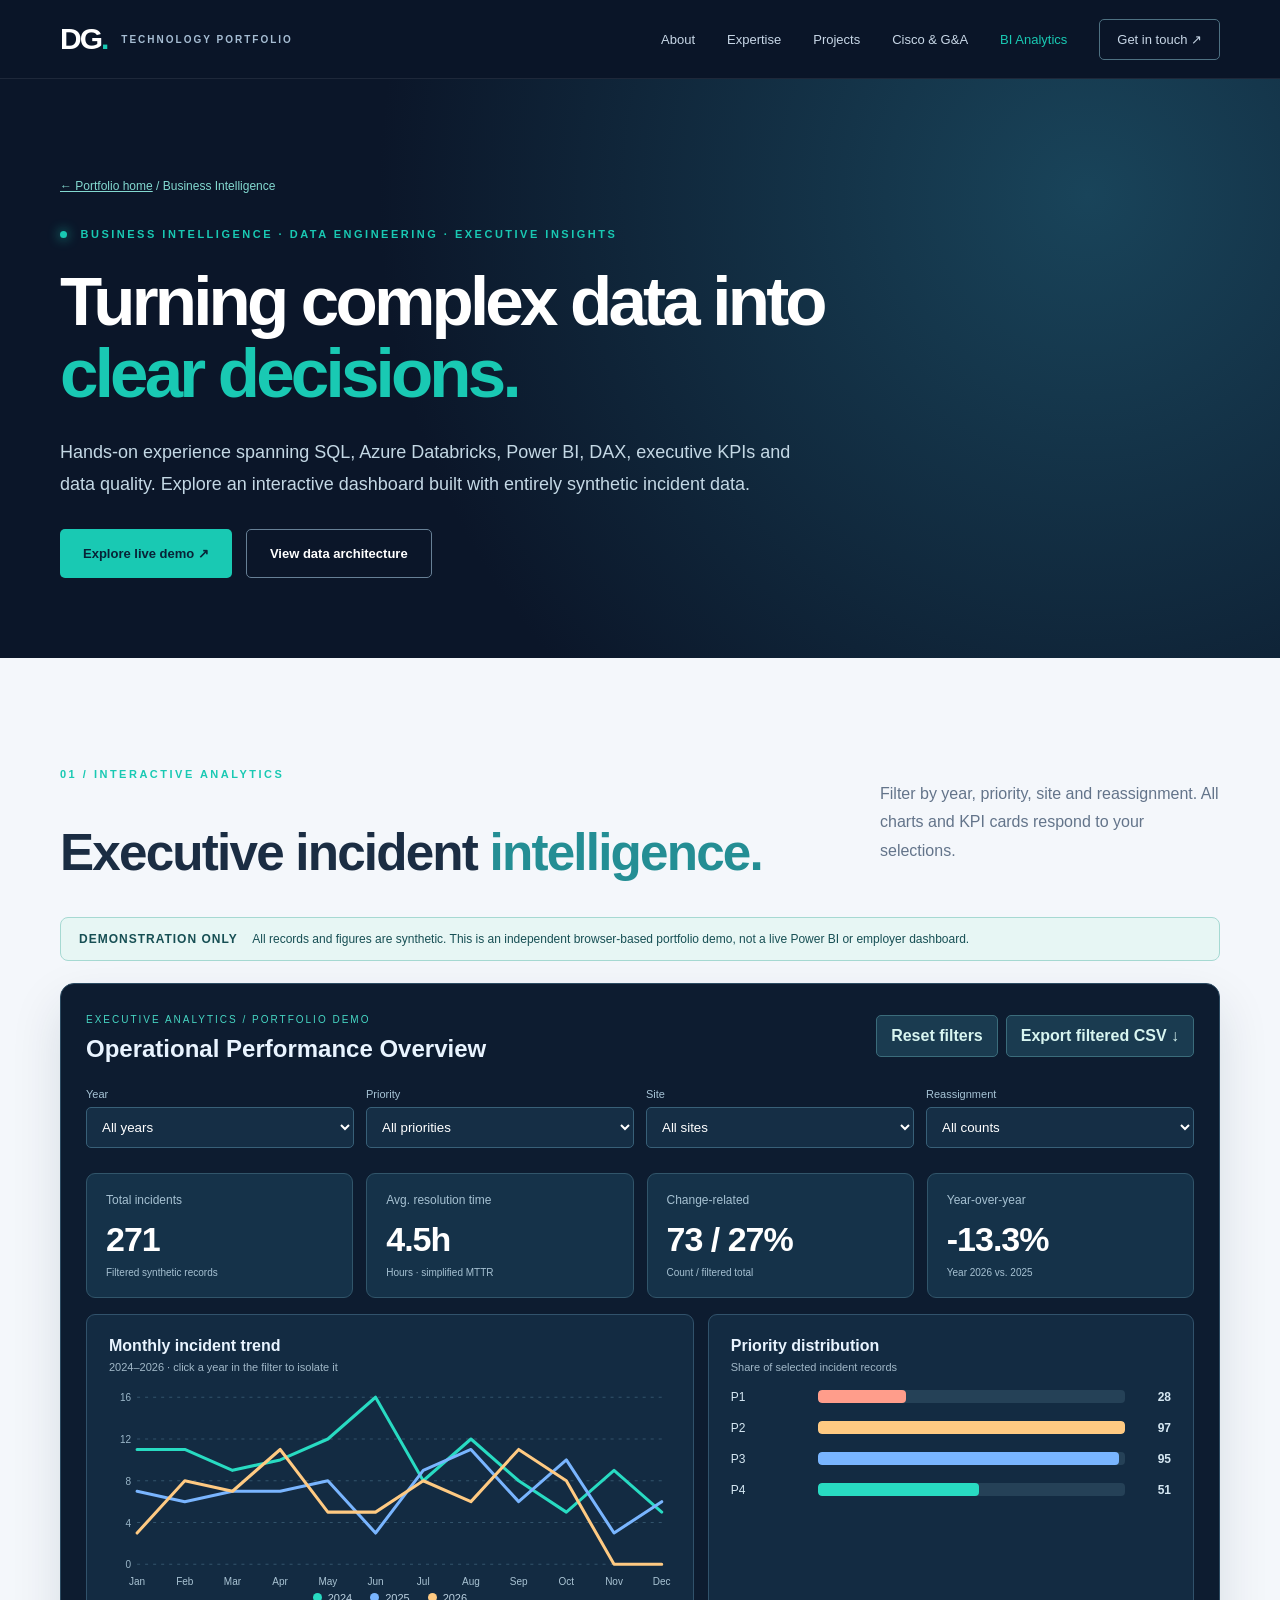
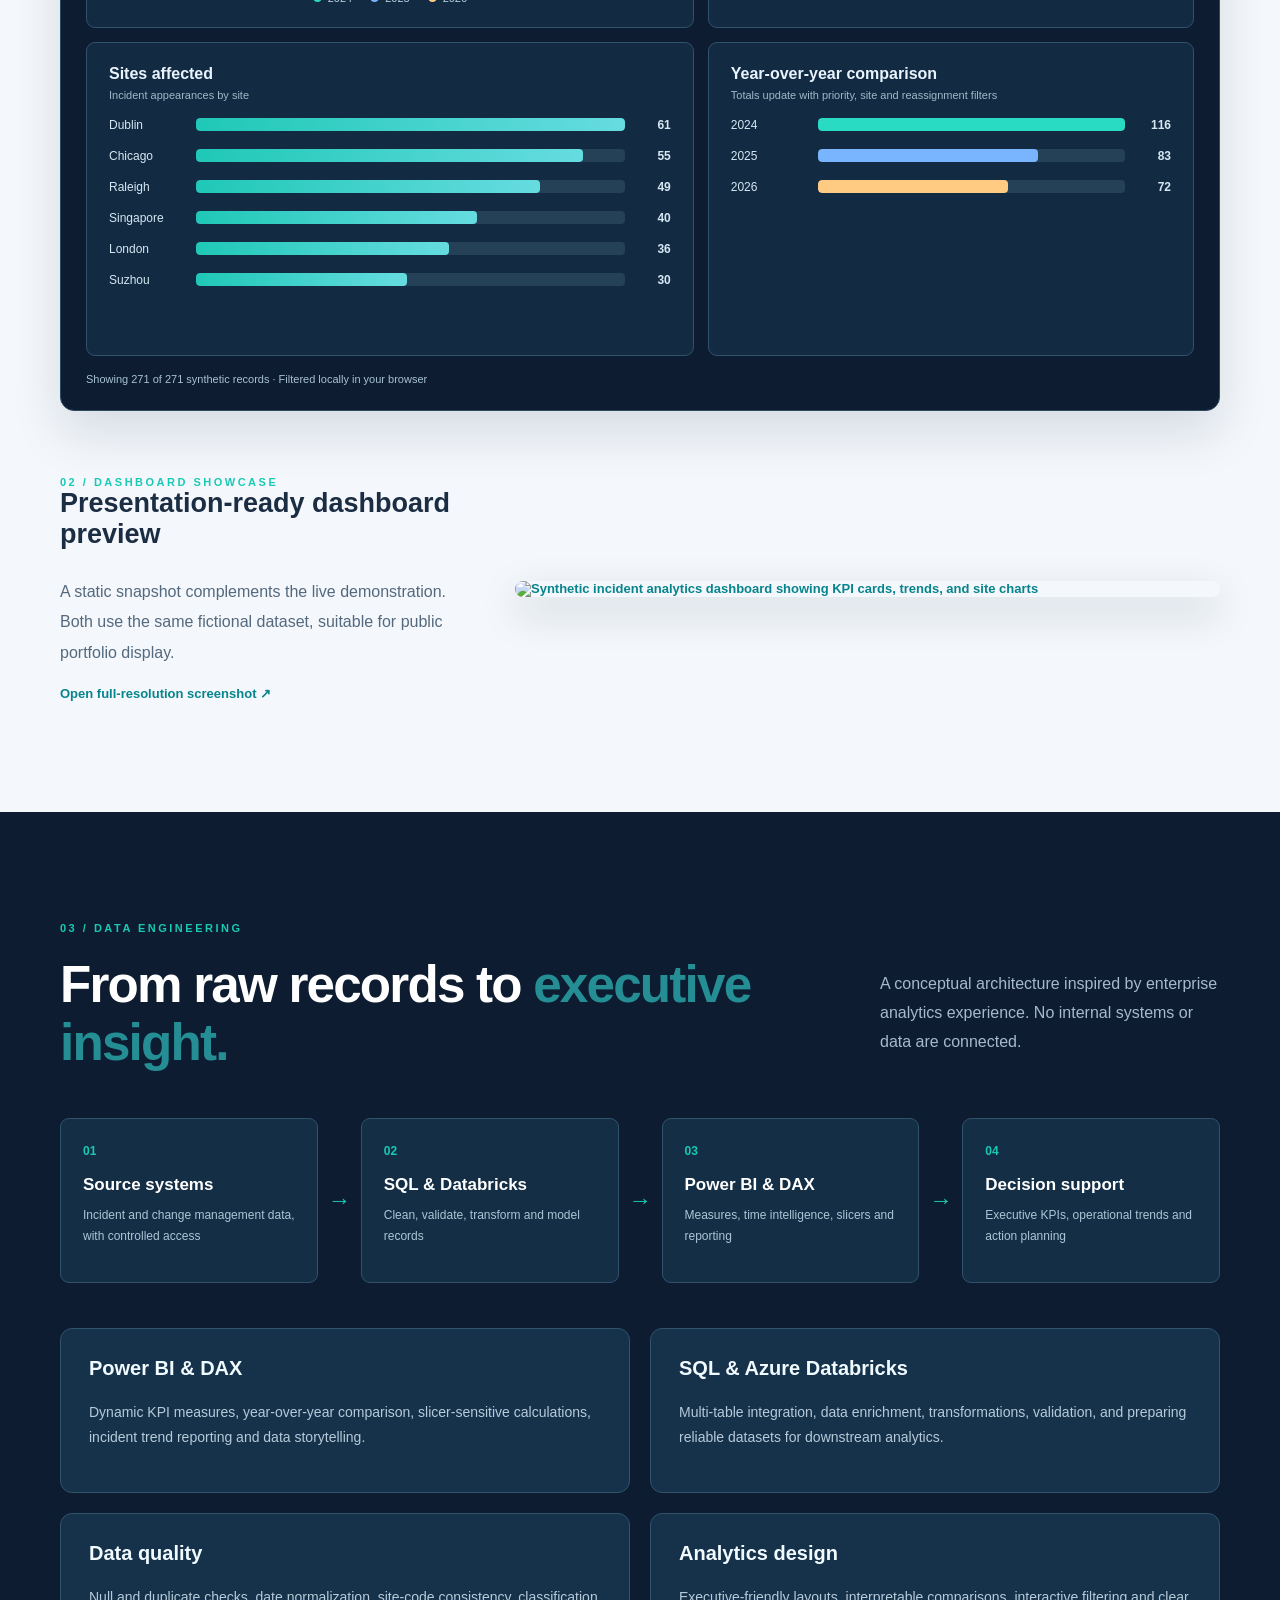
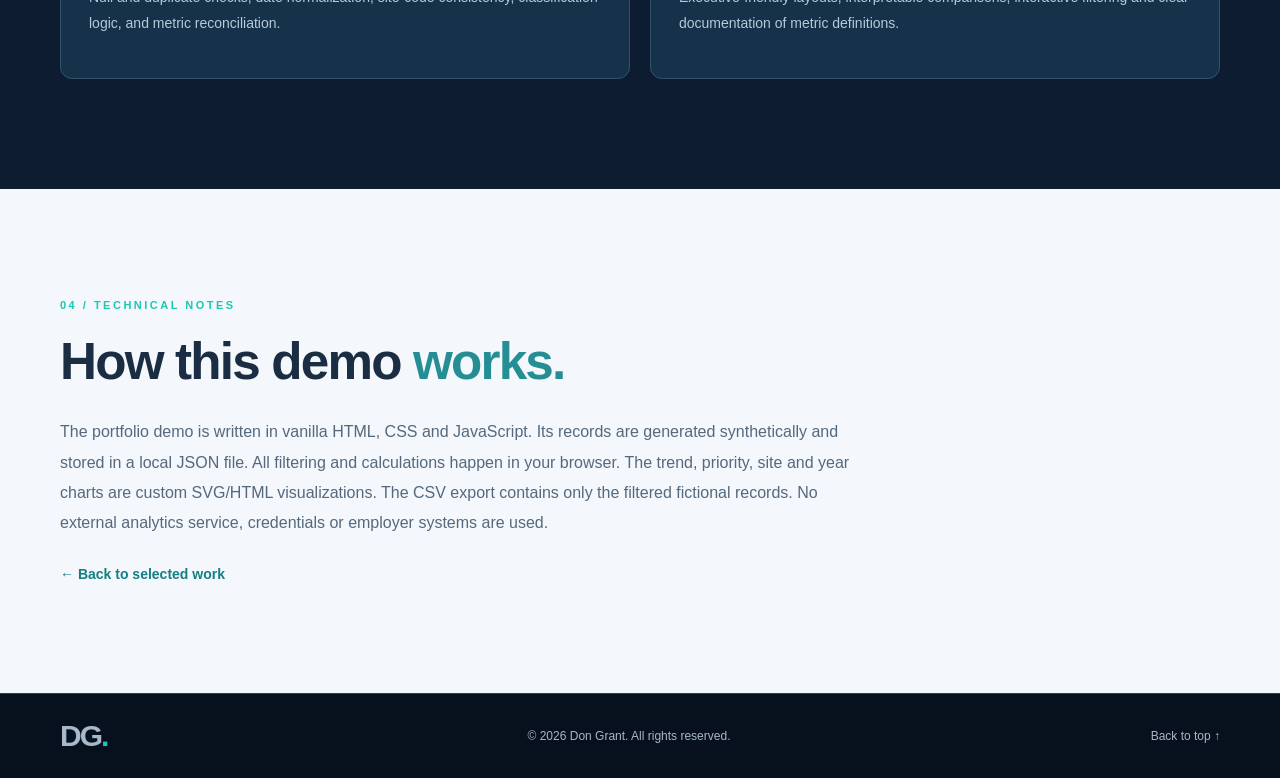
==== business-intelligence.html @ cc0af277 "Add files via upload" ====
<!doctype html><html lang="en"><head><meta charset="utf-8"><meta name="viewport" content="width=device-width,initial-scale=1"><meta name="description" content="Don Grant's business intelligence portfolio — interactive Power BI-inspired analytics using synthetic incident data."><title>Business Intelligence & Analytics | Don Grant</title><link rel="stylesheet" href="styles.css"></head><body><a class="skip" href="#main">Skip to content</a><header class="header"><div class="wrap nav"><a class="brand" href="index.html#home"><span class="brandmark">DG<span>.</span></span><span class="brandcaption">TECHNOLOGY PORTFOLIO</span></a><button class="menu" aria-label="Toggle navigation" aria-expanded="false">☰</button><nav id="nav"><a href="index.html#about">About</a><a href="index.html#expertise">Expertise</a><a href="index.html#projects">Projects</a><a href="cisco-networking.html">Cisco & G&A</a><a href="business-intelligence.html" aria-current="page">BI Analytics</a><a class="navcontact" href="index.html#contact">Get in touch ↗</a></nav></div></header><main id="main"><section class="inner-hero"><div class="wrap"><div class="breadcrumb"><a href="index.html">← Portfolio home</a> / Business Intelligence</div><div class="eyebrow"><span class="live"></span> BUSINESS INTELLIGENCE · DATA ENGINEERING · EXECUTIVE INSIGHTS</div><h1>Turning complex data into <em>clear decisions.</em></h1><p>Hands-on experience spanning SQL, Azure Databricks, Power BI, DAX, executive KPIs and data quality. Explore an interactive dashboard built with entirely synthetic incident data.</p><div class="inner-actions"><a class="btn primary" href="#dashboard">Explore live demo ↗</a><a class="btn outline" href="#architecture">View data architecture</a></div></div></section><section class="section light" id="dashboard"><div class="wrap"><div class="section-tag">01 / INTERACTIVE ANALYTICS</div><div class="section-head"><h2>Executive incident <span>intelligence.</span></h2><p>Filter by year, priority, site and reassignment. All charts and KPI cards respond to your selections.</p></div><div class="demo-banner"><strong>DEMONSTRATION ONLY</strong> All records and figures are synthetic. This is an independent browser-based portfolio demo, not a live Power BI or employer dashboard.</div><div class="dash-shell"><div class="dash-top"><div><span class="dash-eyebrow">EXECUTIVE ANALYTICS / PORTFOLIO DEMO</span><h3>Operational Performance Overview</h3></div><div class="dash-actions"><button id="resetFilters" type="button">Reset filters</button><button id="exportCsv" type="button">Export filtered CSV ↓</button></div></div><div class="dash-filters"><label>Year<select id="filterYear"><option value="all">All years</option><option>2024</option><option>2025</option><option>2026</option></select></label><label>Priority<select id="filterPriority"><option value="all">All priorities</option><option>P1</option><option>P2</option><option>P3</option><option>P4</option></select></label><label>Site<select id="filterSite"><option value="all">All sites</option></select></label><label>Reassignment<select id="filterReassignment"><option value="all">All counts</option><option value="0">0</option><option value="1">1</option><option value="2+">2+</option></select></label></div><div class="kpi-grid"><div class="kpi"><span>Total incidents</span><strong id="kpiTotal">—</strong><small>Filtered synthetic records</small></div><div class="kpi"><span>Avg. resolution time</span><strong id="kpiMttr">—</strong><small>Hours · simplified MTTR</small></div><div class="kpi"><span>Change-related</span><strong id="kpiChange">—</strong><small>Count / filtered total</small></div><div class="kpi"><span>Year-over-year</span><strong id="kpiYoy">—</strong><small id="yoyNote">Compare 2026 vs. 2025</small></div></div><div class="dash-panels"><div class="dash-panel"><h4>Monthly incident trend</h4><p>2024–2026 · click a year in the filter to isolate it</p><div id="trendChart" class="chart-slot" role="img" aria-label="Line chart of incidents per month"></div><div class="chart-legend"><span><i class="dot y24"></i>2024</span><span><i class="dot y25"></i>2025</span><span><i class="dot y26"></i>2026</span></div></div><div class="dash-panel"><h4>Priority distribution</h4><p>Share of selected incident records</p><div id="priorityChart" class="bar-slot" role="img" aria-label="Horizontal bar chart of incidents by priority"></div></div><div class="dash-panel"><h4>Sites affected</h4><p>Incident appearances by site</p><div id="siteChart" class="bar-slot" role="img" aria-label="Horizontal bar chart of incidents by site"></div></div><div class="dash-panel"><h4>Year-over-year comparison</h4><p>Totals update with priority, site and reassignment filters</p><div id="yearChart" class="bar-slot" role="img" aria-label="Bar chart of incidents by year"></div></div></div><p id="filterStatus" class="dash-status" aria-live="polite"></p></div><div class="screen-feature"><div><div class="section-tag">02 / DASHBOARD SHOWCASE</div><h3>Presentation-ready dashboard preview</h3><p>A static snapshot complements the live demonstration. Both use the same fictional dataset, suitable for public portfolio display.</p><a href="assets/analytics-dashboard-preview.png" target="_blank" rel="noopener">Open full-resolution screenshot ↗</a></div><a href="assets/analytics-dashboard-preview.png" target="_blank" rel="noopener" aria-label="View full dashboard screenshot"><img src="assets/analytics-dashboard-preview.png" alt="Synthetic incident analytics dashboard showing KPI cards, trends, and site charts" loading="lazy"></a></div></div></section><section class="section dark" id="architecture"><div class="wrap"><div class="section-tag">03 / DATA ENGINEERING</div><div class="section-head"><h2>From raw records to <span>executive insight.</span></h2><p>A conceptual architecture inspired by enterprise analytics experience. No internal systems or data are connected.</p></div><div class="pipeline"><div><b>01</b><h3>Source systems</h3><p>Incident and change management data, with controlled access</p></div><span aria-hidden="true">→</span><div><b>02</b><h3>SQL & Databricks</h3><p>Clean, validate, transform and model records</p></div><span aria-hidden="true">→</span><div><b>03</b><h3>Power BI & DAX</h3><p>Measures, time intelligence, slicers and reporting</p></div><span aria-hidden="true">→</span><div><b>04</b><h3>Decision support</h3><p>Executive KPIs, operational trends and action planning</p></div></div><div class="detail-grid"><article class="detail-card"><h3>Power BI & DAX</h3><p>Dynamic KPI measures, year-over-year comparison, slicer-sensitive calculations, incident trend reporting and data storytelling.</p></article><article class="detail-card"><h3>SQL & Azure Databricks</h3><p>Multi-table integration, data enrichment, transformations, validation, and preparing reliable datasets for downstream analytics.</p></article><article class="detail-card"><h3>Data quality</h3><p>Null and duplicate checks, date normalization, site-code consistency, classification logic, and metric reconciliation.</p></article><article class="detail-card"><h3>Analytics design</h3><p>Executive-friendly layouts, interpretable comparisons, interactive filtering and clear documentation of metric definitions.</p></article></div></div></section><section class="section light"><div class="wrap"><div class="section-tag">04 / TECHNICAL NOTES</div><h2>How this demo <span>works.</span></h2><p class="tech-notes">The portfolio demo is written in vanilla HTML, CSS and JavaScript. Its records are generated synthetically and stored in a local JSON file. All filtering and calculations happen in your browser. The trend, priority, site and year charts are custom SVG/HTML visualizations. The CSV export contains only the filtered fictional records. No external analytics service, credentials or employer systems are used.</p><a class="textlink" href="index.html#projects">← Back to selected work</a></div></section></main><footer><div class="wrap foot"><span class="brandmark">DG<span>.</span></span><span>© <span id="year"></span> Don Grant. All rights reserved.</span><a href="#main">Back to top ↑</a></div></footer><script src="script.js"></script><script src="demo-data.js"></script><script src="analytics.js"></script></body></html>
---- styles.css ----
:root{--navy:#0b1629;--navy2:#10243b;--teal:#19c9b3;--ink:#1b2d43;--muted:#9eb2c8;--white:#f8fbff}*{box-sizing:border-box}html{scroll-behavior:smooth}body{margin:0;font-family:Inter,Segoe UI,Arial,sans-serif;color:var(--ink);background:var(--navy)}a{text-decoration:none;color:inherit}button{font:inherit}.wrap{width:min(1160px,calc(100% - 48px));margin:auto}.skip{position:absolute;top:-60px;left:15px;background:white;padding:12px;z-index:10}.skip:focus{top:10px}.header{position:sticky;top:0;z-index:5;background:#0b1629f5;border-bottom:1px solid #ffffff15;backdrop-filter:blur(12px)}.nav{height:78px;display:flex;align-items:center;justify-content:space-between}.brand{display:flex;align-items:center;gap:14px;color:white}.brandmark{font-size:30px;font-weight:850;letter-spacing:-2px}.brandmark span{color:var(--teal)}.brandcaption{font-size:10px;letter-spacing:2px;color:#a6bdd3;font-weight:700}.nav nav{display:flex;gap:32px;align-items:center;color:#c8d7e7;font-size:13px}.nav nav a:hover,.textlink:hover{color:var(--teal)}.navcontact{border:1px solid #4e7182;padding:12px 17px;border-radius:5px}.menu{display:none;background:none;color:white;border:0;font-size:25px}.hero{position:relative;overflow:hidden;color:white;background:radial-gradient(circle at 80% 30%,#173c58 0%,#0b1629 47%,#08111e 100%)}.glow{position:absolute;width:450px;height:450px;right:-180px;top:100px;border-radius:50%;background:#10a7a224;filter:blur(100px)}.hero-grid{min-height:650px;display:grid;grid-template-columns:1.07fr .93fr;gap:55px;align-items:center;padding-top:65px;padding-bottom:75px}.eyebrow,.section-tag{font-size:11px;letter-spacing:2.5px;color:var(--teal);font-weight:800}.live{display:inline-block;width:7px;height:7px;background:var(--teal);border-radius:50%;margin-right:8px;box-shadow:0 0 12px var(--teal)}h1,h2,h3,p{margin-top:0}h1{font-size:clamp(50px,5.4vw,79px);line-height:1.04;letter-spacing:-3.8px;margin:26px 0}h1 em,.contact h2 em{font-style:normal;color:var(--teal)}.intro{font-size:19px;line-height:1.7;color:#d3e0eb;max-width:590px}.intro strong{color:white}.subintro{font-size:14px;line-height:1.9;color:#9eb3c8;max-width:570px}.actions{display:flex;gap:13px;margin-top:32px;flex-wrap:wrap}.btn{display:inline-flex;gap:20px;align-items:center;justify-content:center;padding:16px 23px;border-radius:5px;font-size:13px;font-weight:750}.primary{background:var(--teal);color:#082337}.primary:hover{background:#55e6d5}.outline{border:1px solid #678096;color:white}.outline:hover{border-color:var(--teal);color:var(--teal)}.hero-facts{display:flex;gap:22px;margin-top:66px;flex-wrap:wrap}.hero-facts div{padding-right:22px;border-right:1px solid #395169}.hero-facts div:last-child{border:0}.hero-facts b{display:block;font-size:17px}.hero-facts span{display:block;color:#8ea8c0;font-size:11px;margin-top:6px}.hero-art{position:relative;background:linear-gradient(145deg,#0f2741,#0b1a2c);border:1px solid #31526a;border-radius:17px;padding:25px 20px;box-shadow:0 30px 80px #0005}.art-label{font-size:10px;letter-spacing:2px;color:#9db7ca}.hero-art svg{width:100%;height:auto}.art-footer{display:flex;justify-content:space-between;gap:5px;color:#7fa6b9;font-size:8px;letter-spacing:1px}.section{padding:110px 0}.light{background:#f4f7fb}.about-grid{display:grid;grid-template-columns:1fr 1fr;gap:100px}.section h2{font-size:clamp(36px,4vw,54px);letter-spacing:-1.8px;line-height:1.14;margin:22px 0 0}.section h2 span{color:#248e94}.about-grid p{color:#516277;line-height:1.9;font-size:16px}.textlink{font-weight:750;color:#117f84;font-size:14px}.dark{background:#0d1c30;color:white}.section-head{display:flex;justify-content:space-between;align-items:end;gap:60px;margin-bottom:35px}.section-head p{max-width:340px;color:#a7bacd;line-height:1.8}.cards{display:grid;grid-template-columns:repeat(3,1fr);gap:18px}.skill{border:1px solid #2a425b;background:#12263e;padding:30px;border-radius:9px;transition:transform .2s,border-color .2s}.skill:hover{transform:translateY(-4px);border-color:#1fcdb6}.skill-icon{font-size:29px;color:var(--teal);margin-bottom:25px}.skill h3{font-size:19px;margin-bottom:12px}.skill p{font-size:13px;line-height:1.8;color:#aabdd0;min-height:90px}.tags{display:flex;flex-wrap:wrap;gap:6px}.tags span{font-size:10px;padding:7px 9px;background:#1b3951;color:#b2e6e1;border-radius:3px}.light .section-head p{color:#63748a}.project-grid{display:grid;grid-template-columns:repeat(3,1fr);gap:22px}.project{background:white;border:1px solid #e2e9f0;border-radius:10px;overflow:hidden;box-shadow:0 8px 30px #0c2e4810}.project-visual{height:220px;background:#0d2239;position:relative;overflow:hidden}.viz-one{padding:25px}.mini-top{display:flex;justify-content:space-between;font-size:10px;letter-spacing:1px;color:#9bb9d1}.mini-top span{color:var(--teal)}.mini-stats{display:flex;gap:10px;margin:28px 0 15px}.mini-stats span{flex:1;background:#183851;padding:12px 8px;font-size:9px;color:#a3b9cc}.mini-stats b{display:block;color:white;font-size:21px;margin-bottom:5px}.viz-one svg{width:100%;height:70px}.viz-two{background:radial-gradient(circle,#183c53,#0c1e31)}.viz-two svg{width:100%;height:100%}.network-node{position:absolute;z-index:1;color:#d9fbf5;background:#1b4a5a;border:1px solid #2bc5b7;padding:11px 13px;border-radius:7px;font-size:11px;transform:translate(-50%,-50%)}.center{left:50%;top:50%;background:#197e80}.n1{left:21%;top:24%}.n2{left:79%;top:24%}.n3{left:21%;top:80%}.n4{left:79%;top:80%}.viz-three{display:flex;align-items:center;justify-content:center;padding:25px;background:radial-gradient(circle at top right,#1c5160,#0c1e31)}.terminal{width:100%;border:1px solid #2e6673;background:#091b2c;border-radius:8px;padding:20px;display:flex;flex-direction:column;gap:15px;font:12px Consolas,monospace;color:#8fe0c8}.terminal span:first-child{color:#e5f4ff}.terminal .prompt{color:#79b7ff}.terminal .cursor{color:#16d8c0}.project-body{padding:27px}.project-kicker{font-size:10px;letter-spacing:1.5px;font-weight:800;color:#168b90}.project h3{font-size:20px;margin:12px 0}.project p{font-size:13px;line-height:1.8;color:#63748a;min-height:95px}.coming{font-size:11px;color:#6a8196;background:#eff5f8;padding:8px 10px;border-radius:4px}.disclaimer{font-size:11px;color:#73849a;margin-top:22px}.career{background:#112840;color:white}.career-grid{display:grid;grid-template-columns:1fr 1fr;gap:100px}.career h2 span{color:var(--teal)}.career p{color:#b4c6d6;line-height:1.85}.career .btn{margin-top:18px}.timeline{border-left:1px solid #2d6b73;padding-left:30px}.timeline-item{position:relative;padding:0 0 38px}.timeline-item:before{content:"";position:absolute;left:-36px;top:4px;width:11px;height:11px;border-radius:50%;background:var(--teal)}.timeline-item span{font-size:10px;letter-spacing:1.8px;color:var(--teal);font-weight:800}.timeline-item h3{font-size:21px;margin:10px 0}.timeline-item p{font-size:13px}.contact{background:#081625;color:white;text-align:center}.contact-inner{max-width:720px}.contact h2{font-size:clamp(38px,5vw,60px)}.contact p{color:#adc2d5;line-height:1.8;margin:24px auto}.contact-note{font-size:11px;opacity:.75}.foot{display:flex;align-items:center;justify-content:space-between;gap:15px;padding:25px 0;color:#a7b8ca;font-size:12px}footer{background:#07111e;border-top:1px solid #284057}footer a:hover{color:var(--teal)}@media(max-width:900px){.hero-grid,.about-grid,.career-grid{grid-template-columns:1fr;gap:45px}.hero-grid{padding-top:85px}.hero-art{max-width:560px}.cards,.project-grid{grid-template-columns:repeat(2,1fr)}.section-head{display:block}.section-head p{margin-top:25px}.nav nav{gap:16px}}@media(max-width:640px){.wrap{width:min(100% - 34px,1160px)}.nav{height:68px}.brandcaption{font-size:8px}.menu{display:block}.nav nav{display:none;position:absolute;left:0;right:0;top:68px;background:#0b1629;padding:20px;flex-direction:column;align-items:stretch;border-bottom:1px solid #28475b}.nav nav.open{display:flex}.hero-grid{padding-top:70px;min-height:auto}.hero-facts{margin-top:38px}.hero-facts div{border:0}.section{padding:72px 0}.cards,.project-grid{grid-template-columns:1fr}.skill p,.project p{min-height:0}.foot{flex-wrap:wrap}h1{letter-spacing:-2px}.about-grid{gap:25px}}

.case-link,.timeline-link{display:inline-block;color:#0a9694;font-size:13px;font-weight:750;margin-top:8px}.case-link:hover,.timeline-link:hover{text-decoration:underline}.timeline-link{color:#60e5d4}.feature-project{grid-column:1/-1;display:grid;grid-template-columns:1.6fr 1fr;gap:35px;background:#e7f2f4;border:1px solid #c9e1e6;border-radius:12px;padding:34px;margin-top:24px}.feature-project h3{font-size:27px;margin:12px 0}.feature-project p{line-height:1.8;color:#52677a}.feature-steps{display:grid;grid-template-columns:1fr 1fr;gap:12px;align-content:center}.feature-steps span{background:#102940;color:#b9f5ed;border:1px solid #285669;border-radius:8px;padding:19px 12px;font-size:11px;letter-spacing:1px;text-align:center}.inner-hero{padding:100px 0 80px;color:white;background:radial-gradient(circle at 85% 20%,#19445a,#0b1629 60%)}.inner-hero h1{max-width:880px}.inner-hero p{max-width:760px;line-height:1.8;color:#c4d8e5;font-size:18px}.breadcrumb{font-size:12px;color:#83d9d0;margin-bottom:35px}.breadcrumb a{text-decoration:underline}.detail-grid{display:grid;grid-template-columns:repeat(2,1fr);gap:20px;margin-top:35px}.detail-card{background:white;border:1px solid #e0eaf1;border-radius:12px;padding:28px}.detail-card h3{font-size:20px}.detail-card p{color:#5b6f83;line-height:1.8;font-size:14px}.project-phases{display:grid;grid-template-columns:repeat(4,1fr);gap:14px;margin-top:32px}.phase{border:1px solid #cfe2e7;border-radius:9px;padding:22px;background:white}.phase b{display:block;color:#168f90;font-size:12px;letter-spacing:1px;margin-bottom:12px}.phase p{font-size:13px;color:#51677b;line-height:1.7}.credential-note{background:#112a42;border-left:4px solid #1ed3bb;padding:28px;border-radius:6px;color:#d2e4ef;line-height:1.8}.credential-note strong{color:white}.inner-actions{display:flex;gap:14px;flex-wrap:wrap;margin-top:28px}@media(max-width:900px){.feature-project{grid-template-columns:1fr}.project-phases{grid-template-columns:repeat(2,1fr)}}@media(max-width:640px){.detail-grid,.project-phases{grid-template-columns:1fr}.inner-hero{padding:65px 0}.feature-steps{grid-template-columns:1fr 1fr}}
/* Version 3 analytics showcase */
.inner-hero h1 em{color:var(--teal);font-style:normal}.demo-banner{background:#e7f6f4;border:1px solid #a6d9d2;color:#174f54;padding:14px 18px;border-radius:8px;font-size:12px;margin:25px 0 22px}.demo-banner strong{margin-right:12px;letter-spacing:1px}.dash-shell{background:#0d1c30;color:#e9f4ff;border:1px solid #2c4b62;border-radius:14px;padding:25px;box-shadow:0 22px 50px #0b294020}.dash-top{display:flex;justify-content:space-between;align-items:center;gap:16px}.dash-top h3{font-size:24px;margin:8px 0 0}.dash-eyebrow{font-size:10px;letter-spacing:2px;color:#46d6c3}.dash-actions{display:flex;gap:8px}.dash-actions button{background:#1a3b50;border:1px solid #3b6c7b;color:#d8f5f0;border-radius:5px;padding:11px 14px;cursor:pointer;font-weight:700}.dash-actions button:hover{background:#23566a}.dash-filters{display:grid;grid-template-columns:repeat(4,1fr);gap:12px;margin:25px 0}.dash-filters label{font-size:11px;color:#a7c4d6;display:flex;flex-direction:column;gap:7px}.dash-filters select{background:#152e45;color:white;border:1px solid #386078;border-radius:5px;padding:11px;width:100%}.kpi-grid{display:grid;grid-template-columns:repeat(4,1fr);gap:13px}.kpi{background:#153249;border:1px solid #31556a;border-radius:9px;padding:19px;min-width:0}.kpi span,.kpi small{display:block;color:#a6c1d2;font-size:12px}.kpi strong{display:block;color:white;font-size:34px;letter-spacing:-1px;margin:13px 0 8px}.kpi small{font-size:10px}.dash-panels{display:grid;grid-template-columns:1.25fr 1fr;gap:14px;margin-top:16px}.dash-panel{background:#132b42;border:1px solid #31526b;border-radius:9px;padding:22px;min-width:0}.dash-panel h4{font-size:16px;margin:0 0 6px}.dash-panel p{font-size:11px;color:#a1b8c8;margin:0 0 14px}.chart-slot{height:205px}.chart-slot svg{width:100%;height:100%;overflow:visible}.chart-legend{display:flex;gap:18px;justify-content:center;color:#b9cfdf;font-size:11px}.dot{display:inline-block;width:9px;height:9px;border-radius:50%;margin-right:6px}.y24{background:#28dbc2}.y25{background:#79b5ff}.y26{background:#ffca82}.bar-slot{min-height:215px}.bar-row{display:grid;grid-template-columns:75px 1fr 34px;gap:12px;align-items:center;margin:17px 0;font-size:12px;color:#d5e7f2}.bar-track{height:13px;background:#254157;border-radius:4px;overflow:hidden}.bar-fill{height:100%;border-radius:4px;background:linear-gradient(90deg,#1fc8b7,#66dce0)}.bar-row b{text-align:right}.dash-status{font-size:11px;color:#a7c2d4;margin:17px 0 0}.screen-feature{display:grid;grid-template-columns:.75fr 1.25fr;align-items:center;gap:32px;margin-top:65px}.screen-feature h3{font-size:27px}.screen-feature p,.tech-notes{color:#54697e;line-height:1.9}.screen-feature a{color:#07848c;font-weight:700;font-size:13px}.screen-feature img{display:block;width:100%;border-radius:10px;box-shadow:0 15px 40px #0a2b4233}.pipeline{display:flex;align-items:stretch;gap:10px;margin:45px 0}.pipeline>div{flex:1;border:1px solid #30536b;background:#142e46;border-radius:9px;padding:22px}.pipeline>div b{color:var(--teal);font-size:12px}.pipeline>div h3{font-size:17px;margin:16px 0 10px}.pipeline>div p{color:#adc5d5;font-size:12px;line-height:1.8}.pipeline>span{align-self:center;color:var(--teal);font-size:23px}.dark .detail-card{background:#16324b;border-color:#31536b}.dark .detail-card h3{color:#f0faff}.dark .detail-card p{color:#b6cad9}.tech-notes{max-width:800px;margin:26px 0}.nav a[aria-current="page"]{color:var(--teal)}@media(max-width:900px){.dash-panels,.screen-feature{grid-template-columns:1fr}.pipeline{flex-wrap:wrap}.pipeline>div{flex-basis:42%}.pipeline>span{display:none}}@media(max-width:640px){.dash-top{display:block}.dash-actions{margin-top:16px;flex-wrap:wrap}.dash-filters,.kpi-grid{grid-template-columns:repeat(2,1fr)}.dash-shell{padding:13px}.dash-panel{padding:15px}.kpi{padding:13px}.kpi strong{font-size:25px}.bar-row{grid-template-columns:63px 1fr 25px;gap:6px}.pipeline>div{flex-basis:100%}}

/* Version 4 — cinematic technology story */
.cinematic-section{background:#071522;color:#f5fbff;padding:84px 0 94px;border-top:1px solid #244259}.cinema-heading{display:flex;align-items:end;justify-content:space-between;gap:28px;margin-bottom:28px}.cinema-heading h2{font-size:clamp(32px,3.8vw,49px);line-height:1.13;letter-spacing:-1.5px;margin:18px 0}.cinema-heading h2 span{color:#24cbbb}.cinema-heading p{color:#a7bfd0;line-height:1.7;margin:0}.cinema-heading-actions{display:flex;gap:9px;flex-shrink:0}.film-action{border:1px solid #45667c;background:#142e44;color:#d8f8f3;border-radius:5px;padding:12px 16px;cursor:pointer;font-size:12px;font-weight:700}.film-action:hover,.film-controls button:hover{background:#23556a}.film-frame{aspect-ratio:16/9;min-height:260px;position:relative;overflow:hidden;border:1px solid #2b6472;border-radius:13px;background:#061422;box-shadow:0 28px 85px #0008;isolation:isolate}.film-frame canvas{width:100%;height:100%;display:block;position:absolute;inset:0}.film-vignette{position:absolute;inset:0;pointer-events:none;background:radial-gradient(ellipse at center,transparent 24%,#04101d7a 90%),linear-gradient(0deg,#05111fd9,transparent 30%,transparent 70%,#05111f66)}.film-top,.film-bottom{position:absolute;left:4%;right:4%;display:flex;justify-content:space-between;z-index:2}.film-top{top:5%;font-size:clamp(9px,.95vw,12px);letter-spacing:2px;color:#b2d9df}.film-pulse{display:inline-block;width:7px;height:7px;border-radius:50%;background:#20e2c8;box-shadow:0 0 16px #20e2c8;margin-right:8px}.film-center{position:absolute;left:9%;right:9%;top:48%;transform:translateY(-50%);text-align:center;z-index:2;text-shadow:0 3px 25px #020c1c}.film-overline{font-size:clamp(10px,1vw,13px);color:#44edcf;letter-spacing:4px;font-weight:800}.film-center h3{font-size:clamp(29px,5.1vw,75px);line-height:1.09;letter-spacing:-2px;margin:22px auto 18px;max-width:960px;color:white}.film-center p{font-size:clamp(12px,1.55vw,19px);color:#d2e5f2;max-width:750px;margin:auto;line-height:1.65}.film-bottom{bottom:4.5%;display:block}.film-timeline{height:3px;background:#52738666;border-radius:8px;overflow:hidden}.film-timeline div{height:100%;width:0;background:linear-gradient(90deg,#1bd4bb,#83baff);box-shadow:0 0 10px #1bd4bb}.film-controls{display:flex;align-items:center;justify-content:space-between;margin-top:11px;font-size:11px;color:#b9d4e2}.film-controls button{color:#d9f7f2;background:#14364b99;border:1px solid #3c6a76;border-radius:4px;padding:7px 11px;cursor:pointer;font-size:11px}.film-start{position:absolute;inset:0;z-index:3;display:grid;place-items:center;text-align:center;background:radial-gradient(circle at 50% 35%,#123c54dd,#05111ff5 75%)}.film-start[hidden]{display:none}.film-start-inner{padding:18px}.film-start-mark{font-size:clamp(58px,9vw,126px);font-weight:850;letter-spacing:-9px;line-height:1}.film-start-mark span{color:#22d5c0}.film-start p{font-size:clamp(13px,1.6vw,20px);color:#c6deec;margin:18px 0 28px}.film-start button{background:#1bd0ba;color:#062437;border:0;border-radius:5px;padding:16px 25px;font-weight:800;cursor:pointer}.film-start button:hover{background:#6ff2dc}.film-start small{display:block;color:#89aabb;margin-top:17px}.cinema-caption{display:flex;justify-content:space-between;flex-wrap:wrap;gap:12px;color:#84acb9;font-size:10px;letter-spacing:.5px;margin-top:17px}.film-frame.theater{position:fixed;inset:2.5vh 2.5vw;z-index:1000;width:95vw;height:95vh;aspect-ratio:auto;border-radius:10px;box-shadow:0 0 0 100vmax #020910f2}.film-frame.theater .film-center h3{font-size:clamp(38px,6vw,100px)}.film-frame.theater #film-close{display:inline-block}body.film-theater-open{overflow:hidden}@media(max-width:700px){.cinematic-section{padding:60px 0}.cinema-heading{display:block}.cinema-heading-actions{margin-top:22px}.film-center h3{letter-spacing:-.7px;margin:12px auto}.film-overline{letter-spacing:1.8px}.film-top{letter-spacing:.7px}.film-frame{min-height:240px}.film-center{left:6%;right:6%}.film-controls button{padding:6px}.cinema-caption{display:none}}@media(prefers-reduced-motion:reduce){.film-pulse{box-shadow:none}}
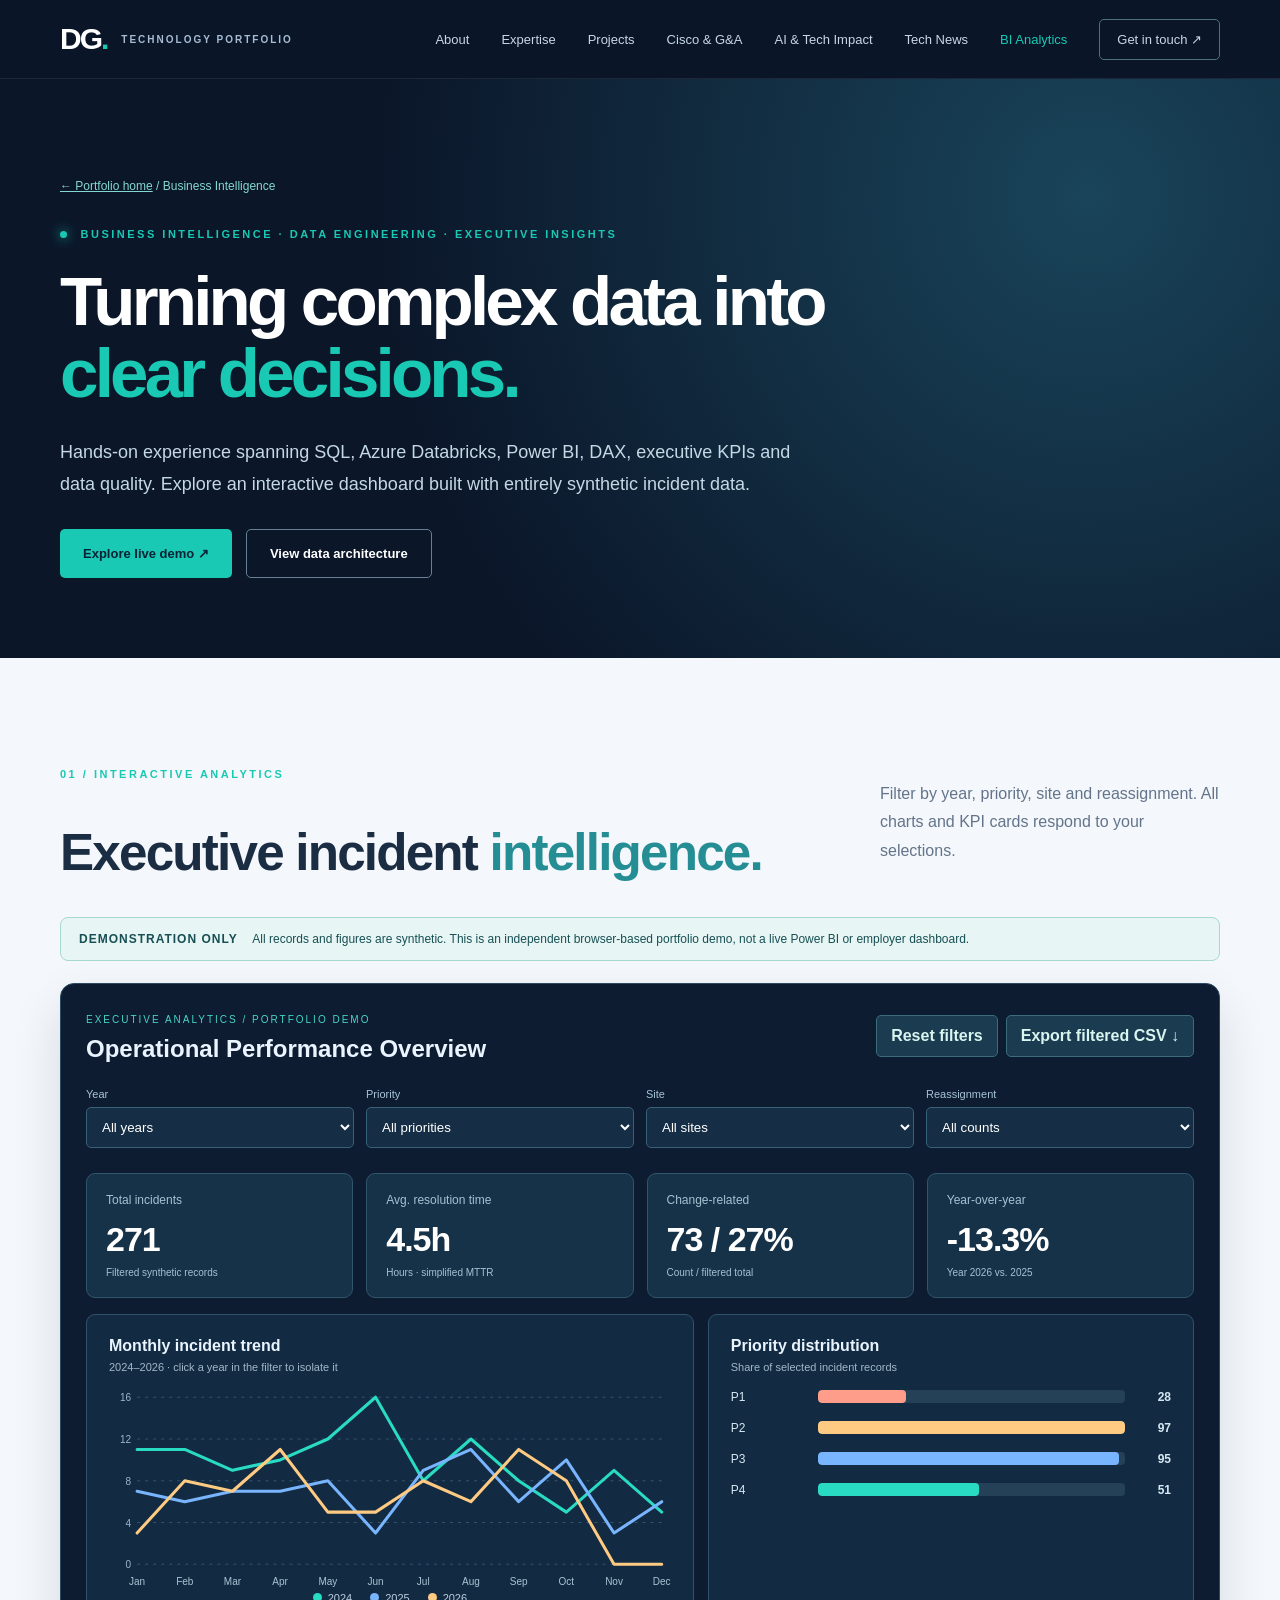
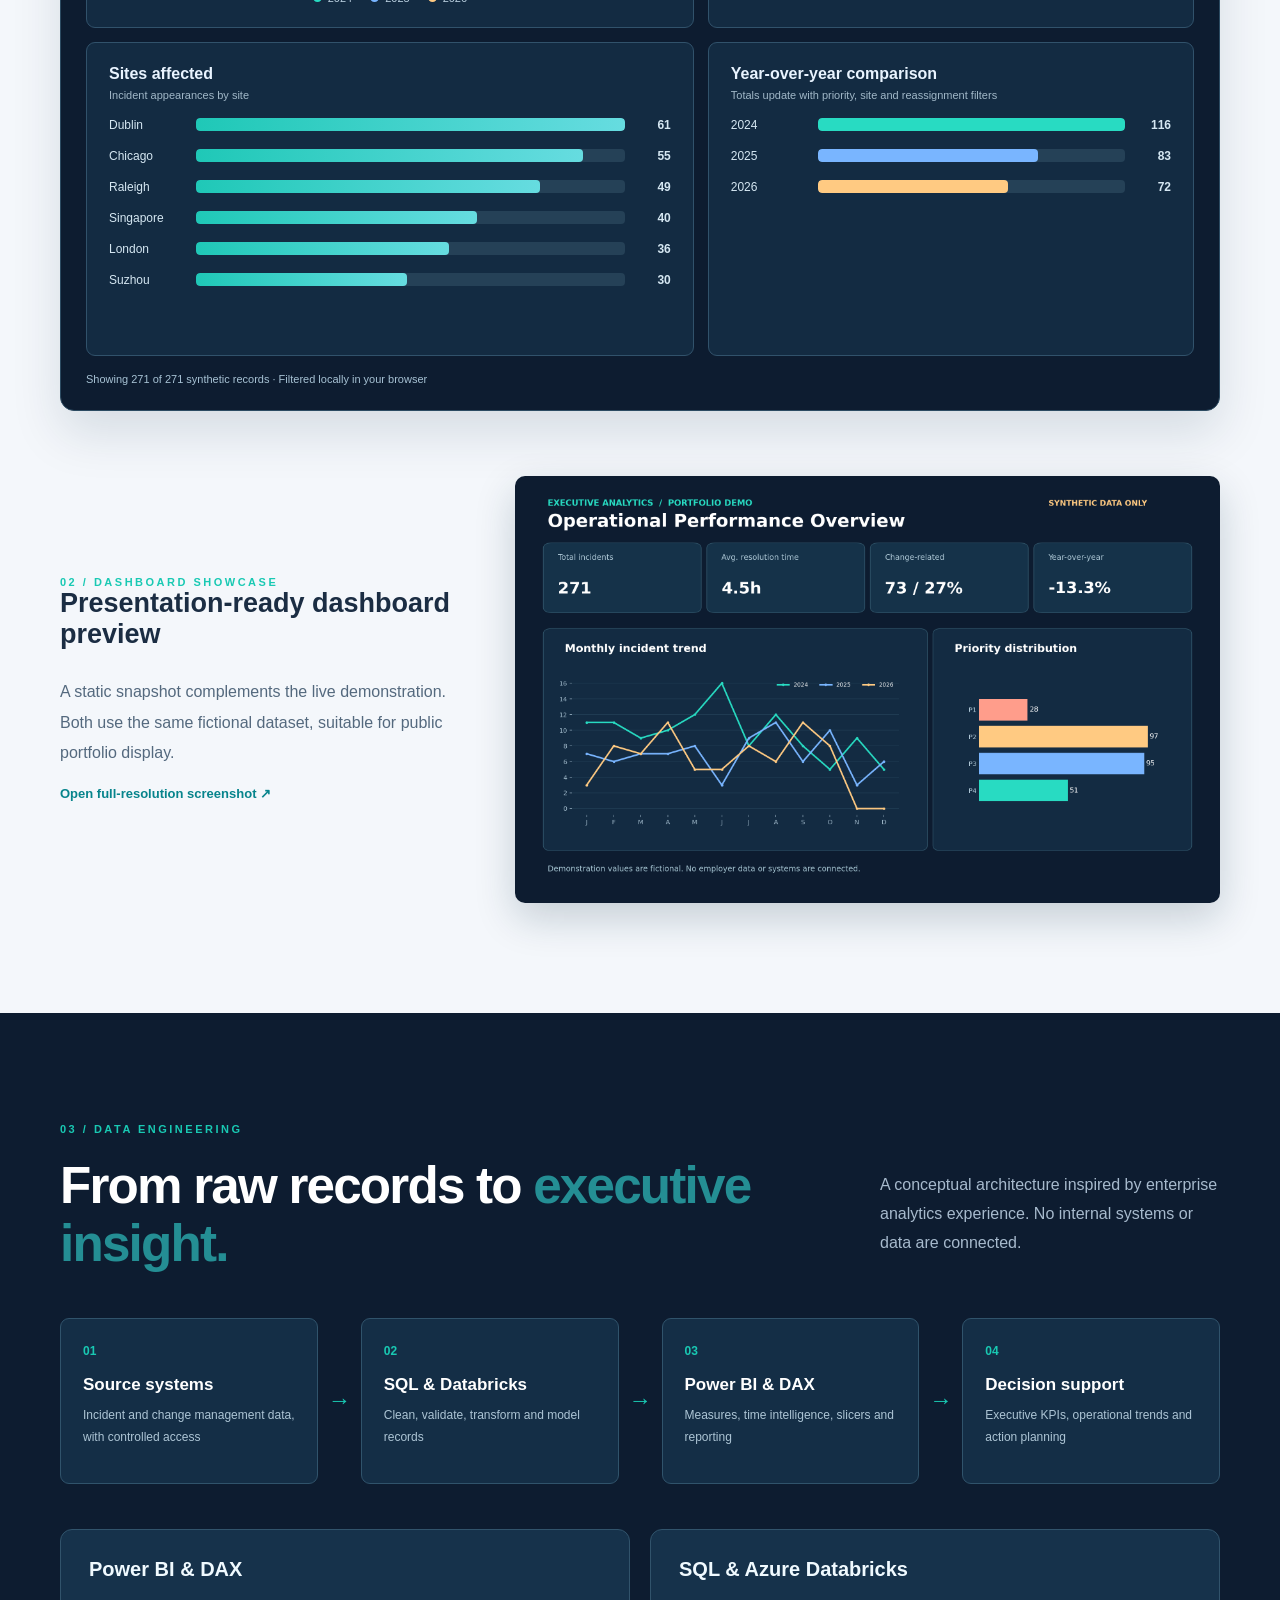
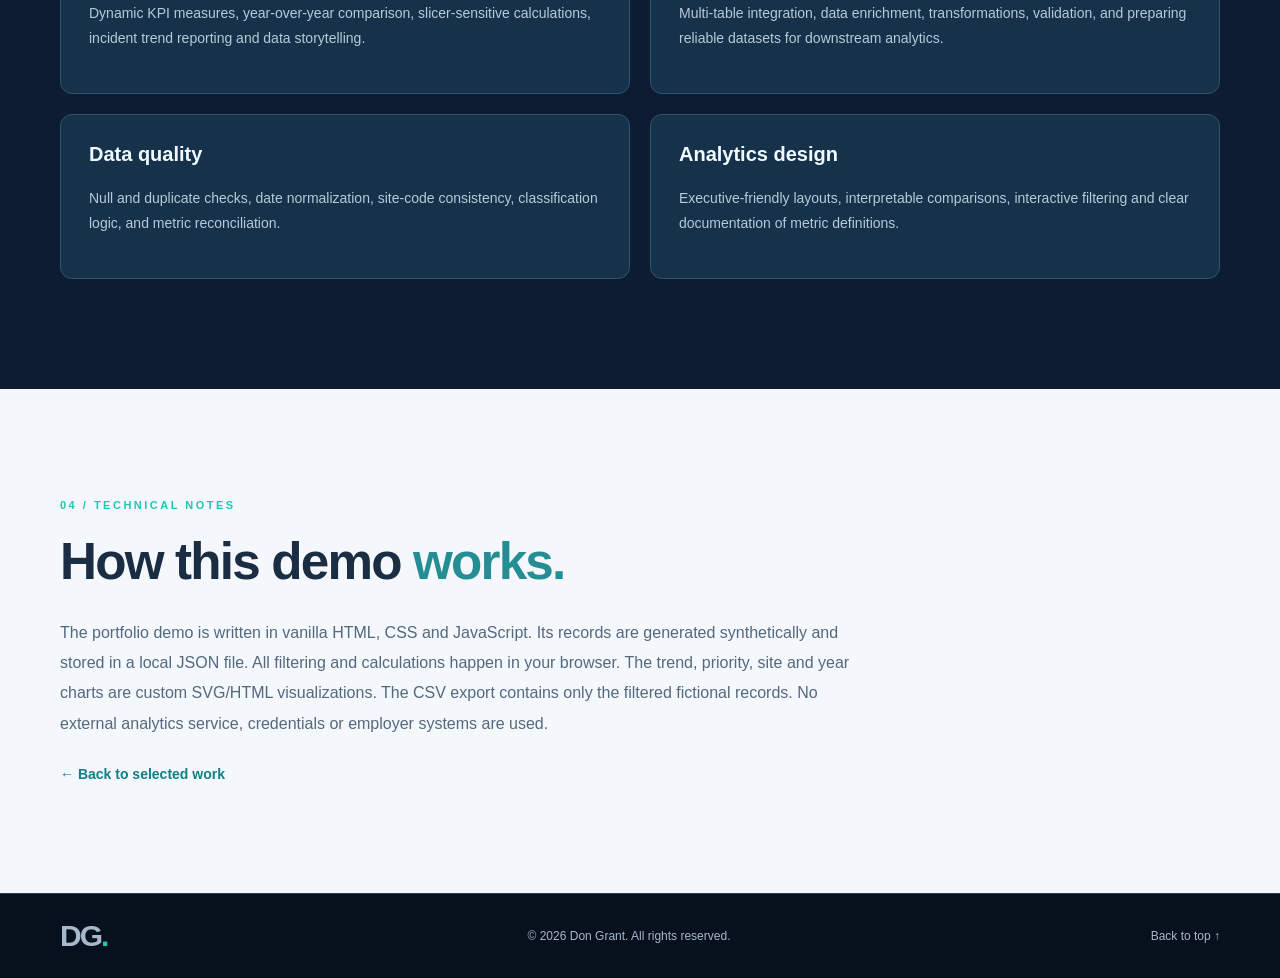
==== commit 1757531f: "Add files via upload" ====
--- a/business-intelligence.html
+++ b/business-intelligence.html
@@ -1 +1 @@
-<!doctype html><html lang="en"><head><meta charset="utf-8"><meta name="viewport" content="width=device-width,initial-scale=1"><meta name="description" content="Don Grant's business intelligence portfolio — interactive Power BI-inspired analytics using synthetic incident data."><title>Business Intelligence & Analytics | Don Grant</title><link rel="stylesheet" href="styles.css"></head><body><a class="skip" href="#main">Skip to content</a><header class="header"><div class="wrap nav"><a class="brand" href="index.html#home"><span class="brandmark">DG<span>.</span></span><span class="brandcaption">TECHNOLOGY PORTFOLIO</span></a><button class="menu" aria-label="Toggle navigation" aria-expanded="false">☰</button><nav id="nav"><a href="index.html#about">About</a><a href="index.html#expertise">Expertise</a><a href="index.html#projects">Projects</a><a href="cisco-networking.html">Cisco & G&A</a><a href="business-intelligence.html" aria-current="page">BI Analytics</a><a class="navcontact" href="index.html#contact">Get in touch ↗</a></nav></div></header><main id="main"><section class="inner-hero"><div class="wrap"><div class="breadcrumb"><a href="index.html">← Portfolio home</a> / Business Intelligence</div><div class="eyebrow"><span class="live"></span> BUSINESS INTELLIGENCE · DATA ENGINEERING · EXECUTIVE INSIGHTS</div><h1>Turning complex data into <em>clear decisions.</em></h1><p>Hands-on experience spanning SQL, Azure Databricks, Power BI, DAX, executive KPIs and data quality. Explore an interactive dashboard built with entirely synthetic incident data.</p><div class="inner-actions"><a class="btn primary" href="#dashboard">Explore live demo ↗</a><a class="btn outline" href="#architecture">View data architecture</a></div></div></section><section class="section light" id="dashboard"><div class="wrap"><div class="section-tag">01 / INTERACTIVE ANALYTICS</div><div class="section-head"><h2>Executive incident <span>intelligence.</span></h2><p>Filter by year, priority, site and reassignment. All charts and KPI cards respond to your selections.</p></div><div class="demo-banner"><strong>DEMONSTRATION ONLY</strong> All records and figures are synthetic. This is an independent browser-based portfolio demo, not a live Power BI or employer dashboard.</div><div class="dash-shell"><div class="dash-top"><div><span class="dash-eyebrow">EXECUTIVE ANALYTICS / PORTFOLIO DEMO</span><h3>Operational Performance Overview</h3></div><div class="dash-actions"><button id="resetFilters" type="button">Reset filters</button><button id="exportCsv" type="button">Export filtered CSV ↓</button></div></div><div class="dash-filters"><label>Year<select id="filterYear"><option value="all">All years</option><option>2024</option><option>2025</option><option>2026</option></select></label><label>Priority<select id="filterPriority"><option value="all">All priorities</option><option>P1</option><option>P2</option><option>P3</option><option>P4</option></select></label><label>Site<select id="filterSite"><option value="all">All sites</option></select></label><label>Reassignment<select id="filterReassignment"><option value="all">All counts</option><option value="0">0</option><option value="1">1</option><option value="2+">2+</option></select></label></div><div class="kpi-grid"><div class="kpi"><span>Total incidents</span><strong id="kpiTotal">—</strong><small>Filtered synthetic records</small></div><div class="kpi"><span>Avg. resolution time</span><strong id="kpiMttr">—</strong><small>Hours · simplified MTTR</small></div><div class="kpi"><span>Change-related</span><strong id="kpiChange">—</strong><small>Count / filtered total</small></div><div class="kpi"><span>Year-over-year</span><strong id="kpiYoy">—</strong><small id="yoyNote">Compare 2026 vs. 2025</small></div></div><div class="dash-panels"><div class="dash-panel"><h4>Monthly incident trend</h4><p>2024–2026 · click a year in the filter to isolate it</p><div id="trendChart" class="chart-slot" role="img" aria-label="Line chart of incidents per month"></div><div class="chart-legend"><span><i class="dot y24"></i>2024</span><span><i class="dot y25"></i>2025</span><span><i class="dot y26"></i>2026</span></div></div><div class="dash-panel"><h4>Priority distribution</h4><p>Share of selected incident records</p><div id="priorityChart" class="bar-slot" role="img" aria-label="Horizontal bar chart of incidents by priority"></div></div><div class="dash-panel"><h4>Sites affected</h4><p>Incident appearances by site</p><div id="siteChart" class="bar-slot" role="img" aria-label="Horizontal bar chart of incidents by site"></div></div><div class="dash-panel"><h4>Year-over-year comparison</h4><p>Totals update with priority, site and reassignment filters</p><div id="yearChart" class="bar-slot" role="img" aria-label="Bar chart of incidents by year"></div></div></div><p id="filterStatus" class="dash-status" aria-live="polite"></p></div><div class="screen-feature"><div><div class="section-tag">02 / DASHBOARD SHOWCASE</div><h3>Presentation-ready dashboard preview</h3><p>A static snapshot complements the live demonstration. Both use the same fictional dataset, suitable for public portfolio display.</p><a href="assets/analytics-dashboard-preview.png" target="_blank" rel="noopener">Open full-resolution screenshot ↗</a></div><a href="assets/analytics-dashboard-preview.png" target="_blank" rel="noopener" aria-label="View full dashboard screenshot"><img src="assets/analytics-dashboard-preview.png" alt="Synthetic incident analytics dashboard showing KPI cards, trends, and site charts" loading="lazy"></a></div></div></section><section class="section dark" id="architecture"><div class="wrap"><div class="section-tag">03 / DATA ENGINEERING</div><div class="section-head"><h2>From raw records to <span>executive insight.</span></h2><p>A conceptual architecture inspired by enterprise analytics experience. No internal systems or data are connected.</p></div><div class="pipeline"><div><b>01</b><h3>Source systems</h3><p>Incident and change management data, with controlled access</p></div><span aria-hidden="true">→</span><div><b>02</b><h3>SQL & Databricks</h3><p>Clean, validate, transform and model records</p></div><span aria-hidden="true">→</span><div><b>03</b><h3>Power BI & DAX</h3><p>Measures, time intelligence, slicers and reporting</p></div><span aria-hidden="true">→</span><div><b>04</b><h3>Decision support</h3><p>Executive KPIs, operational trends and action planning</p></div></div><div class="detail-grid"><article class="detail-card"><h3>Power BI & DAX</h3><p>Dynamic KPI measures, year-over-year comparison, slicer-sensitive calculations, incident trend reporting and data storytelling.</p></article><article class="detail-card"><h3>SQL & Azure Databricks</h3><p>Multi-table integration, data enrichment, transformations, validation, and preparing reliable datasets for downstream analytics.</p></article><article class="detail-card"><h3>Data quality</h3><p>Null and duplicate checks, date normalization, site-code consistency, classification logic, and metric reconciliation.</p></article><article class="detail-card"><h3>Analytics design</h3><p>Executive-friendly layouts, interpretable comparisons, interactive filtering and clear documentation of metric definitions.</p></article></div></div></section><section class="section light"><div class="wrap"><div class="section-tag">04 / TECHNICAL NOTES</div><h2>How this demo <span>works.</span></h2><p class="tech-notes">The portfolio demo is written in vanilla HTML, CSS and JavaScript. Its records are generated synthetically and stored in a local JSON file. All filtering and calculations happen in your browser. The trend, priority, site and year charts are custom SVG/HTML visualizations. The CSV export contains only the filtered fictional records. No external analytics service, credentials or employer systems are used.</p><a class="textlink" href="index.html#projects">← Back to selected work</a></div></section></main><footer><div class="wrap foot"><span class="brandmark">DG<span>.</span></span><span>© <span id="year"></span> Don Grant. All rights reserved.</span><a href="#main">Back to top ↑</a></div></footer><script src="script.js"></script><script src="demo-data.js"></script><script src="analytics.js"></script></body></html>+<!doctype html><html lang="en"><head><meta charset="utf-8"><meta name="viewport" content="width=device-width,initial-scale=1"><meta name="description" content="Don Grant's business intelligence portfolio — interactive Power BI-inspired analytics using synthetic incident data."><title>Business Intelligence & Analytics | Don Grant</title><link rel="stylesheet" href="styles.css"></head><body><a class="skip" href="#main">Skip to content</a><header class="header"><div class="wrap nav"><a class="brand" href="index.html#home"><span class="brandmark">DG<span>.</span></span><span class="brandcaption">TECHNOLOGY PORTFOLIO</span></a><button class="menu" aria-label="Toggle navigation" aria-expanded="false">☰</button><nav id="nav"><a href="index.html#about">About</a><a href="index.html#expertise">Expertise</a><a href="index.html#projects">Projects</a><a href="cisco-networking.html">Cisco & G&A</a><a href="technology-impact.html">AI &amp; Tech Impact</a><a href="technology-impact.html#news">Tech News</a><a href="business-intelligence.html" aria-current="page">BI Analytics</a><a class="navcontact" href="index.html#contact">Get in touch ↗</a></nav></div></header><main id="main"><section class="inner-hero"><div class="wrap"><div class="breadcrumb"><a href="index.html">← Portfolio home</a> / Business Intelligence</div><div class="eyebrow"><span class="live"></span> BUSINESS INTELLIGENCE · DATA ENGINEERING · EXECUTIVE INSIGHTS</div><h1>Turning complex data into <em>clear decisions.</em></h1><p>Hands-on experience spanning SQL, Azure Databricks, Power BI, DAX, executive KPIs and data quality. Explore an interactive dashboard built with entirely synthetic incident data.</p><div class="inner-actions"><a class="btn primary" href="#dashboard">Explore live demo ↗</a><a class="btn outline" href="#architecture">View data architecture</a></div></div></section><section class="section light" id="dashboard"><div class="wrap"><div class="section-tag">01 / INTERACTIVE ANALYTICS</div><div class="section-head"><h2>Executive incident <span>intelligence.</span></h2><p>Filter by year, priority, site and reassignment. All charts and KPI cards respond to your selections.</p></div><div class="demo-banner"><strong>DEMONSTRATION ONLY</strong> All records and figures are synthetic. This is an independent browser-based portfolio demo, not a live Power BI or employer dashboard.</div><div class="dash-shell"><div class="dash-top"><div><span class="dash-eyebrow">EXECUTIVE ANALYTICS / PORTFOLIO DEMO</span><h3>Operational Performance Overview</h3></div><div class="dash-actions"><button id="resetFilters" type="button">Reset filters</button><button id="exportCsv" type="button">Export filtered CSV ↓</button></div></div><div class="dash-filters"><label>Year<select id="filterYear"><option value="all">All years</option><option>2024</option><option>2025</option><option>2026</option></select></label><label>Priority<select id="filterPriority"><option value="all">All priorities</option><option>P1</option><option>P2</option><option>P3</option><option>P4</option></select></label><label>Site<select id="filterSite"><option value="all">All sites</option></select></label><label>Reassignment<select id="filterReassignment"><option value="all">All counts</option><option value="0">0</option><option value="1">1</option><option value="2+">2+</option></select></label></div><div class="kpi-grid"><div class="kpi"><span>Total incidents</span><strong id="kpiTotal">—</strong><small>Filtered synthetic records</small></div><div class="kpi"><span>Avg. resolution time</span><strong id="kpiMttr">—</strong><small>Hours · simplified MTTR</small></div><div class="kpi"><span>Change-related</span><strong id="kpiChange">—</strong><small>Count / filtered total</small></div><div class="kpi"><span>Year-over-year</span><strong id="kpiYoy">—</strong><small id="yoyNote">Compare 2026 vs. 2025</small></div></div><div class="dash-panels"><div class="dash-panel"><h4>Monthly incident trend</h4><p>2024–2026 · click a year in the filter to isolate it</p><div id="trendChart" class="chart-slot" role="img" aria-label="Line chart of incidents per month"></div><div class="chart-legend"><span><i class="dot y24"></i>2024</span><span><i class="dot y25"></i>2025</span><span><i class="dot y26"></i>2026</span></div></div><div class="dash-panel"><h4>Priority distribution</h4><p>Share of selected incident records</p><div id="priorityChart" class="bar-slot" role="img" aria-label="Horizontal bar chart of incidents by priority"></div></div><div class="dash-panel"><h4>Sites affected</h4><p>Incident appearances by site</p><div id="siteChart" class="bar-slot" role="img" aria-label="Horizontal bar chart of incidents by site"></div></div><div class="dash-panel"><h4>Year-over-year comparison</h4><p>Totals update with priority, site and reassignment filters</p><div id="yearChart" class="bar-slot" role="img" aria-label="Bar chart of incidents by year"></div></div></div><p id="filterStatus" class="dash-status" aria-live="polite"></p></div><div class="screen-feature"><div><div class="section-tag">02 / DASHBOARD SHOWCASE</div><h3>Presentation-ready dashboard preview</h3><p>A static snapshot complements the live demonstration. Both use the same fictional dataset, suitable for public portfolio display.</p><a href="assets/analytics-dashboard-preview.png" target="_blank" rel="noopener">Open full-resolution screenshot ↗</a></div><a href="assets/analytics-dashboard-preview.png" target="_blank" rel="noopener" aria-label="View full dashboard screenshot"><img src="assets/analytics-dashboard-preview.png" alt="Synthetic incident analytics dashboard showing KPI cards, trends, and site charts" loading="lazy"></a></div></div></section><section class="section dark" id="architecture"><div class="wrap"><div class="section-tag">03 / DATA ENGINEERING</div><div class="section-head"><h2>From raw records to <span>executive insight.</span></h2><p>A conceptual architecture inspired by enterprise analytics experience. No internal systems or data are connected.</p></div><div class="pipeline"><div><b>01</b><h3>Source systems</h3><p>Incident and change management data, with controlled access</p></div><span aria-hidden="true">→</span><div><b>02</b><h3>SQL & Databricks</h3><p>Clean, validate, transform and model records</p></div><span aria-hidden="true">→</span><div><b>03</b><h3>Power BI & DAX</h3><p>Measures, time intelligence, slicers and reporting</p></div><span aria-hidden="true">→</span><div><b>04</b><h3>Decision support</h3><p>Executive KPIs, operational trends and action planning</p></div></div><div class="detail-grid"><article class="detail-card"><h3>Power BI & DAX</h3><p>Dynamic KPI measures, year-over-year comparison, slicer-sensitive calculations, incident trend reporting and data storytelling.</p></article><article class="detail-card"><h3>SQL & Azure Databricks</h3><p>Multi-table integration, data enrichment, transformations, validation, and preparing reliable datasets for downstream analytics.</p></article><article class="detail-card"><h3>Data quality</h3><p>Null and duplicate checks, date normalization, site-code consistency, classification logic, and metric reconciliation.</p></article><article class="detail-card"><h3>Analytics design</h3><p>Executive-friendly layouts, interpretable comparisons, interactive filtering and clear documentation of metric definitions.</p></article></div></div></section><section class="section light"><div class="wrap"><div class="section-tag">04 / TECHNICAL NOTES</div><h2>How this demo <span>works.</span></h2><p class="tech-notes">The portfolio demo is written in vanilla HTML, CSS and JavaScript. Its records are generated synthetically and stored in a local JSON file. All filtering and calculations happen in your browser. The trend, priority, site and year charts are custom SVG/HTML visualizations. The CSV export contains only the filtered fictional records. No external analytics service, credentials or employer systems are used.</p><a class="textlink" href="index.html#projects">← Back to selected work</a></div></section></main><footer><div class="wrap foot"><span class="brandmark">DG<span>.</span></span><span>© <span id="year"></span> Don Grant. All rights reserved.</span><a href="#main">Back to top ↑</a></div></footer><script src="script.js"></script><script src="demo-data.js"></script><script src="analytics.js"></script></body></html>
--- a/styles.css
+++ b/styles.css
@@ -6,3 +6,15 @@
 
 /* Version 4 — cinematic technology story */
 .cinematic-section{background:#071522;color:#f5fbff;padding:84px 0 94px;border-top:1px solid #244259}.cinema-heading{display:flex;align-items:end;justify-content:space-between;gap:28px;margin-bottom:28px}.cinema-heading h2{font-size:clamp(32px,3.8vw,49px);line-height:1.13;letter-spacing:-1.5px;margin:18px 0}.cinema-heading h2 span{color:#24cbbb}.cinema-heading p{color:#a7bfd0;line-height:1.7;margin:0}.cinema-heading-actions{display:flex;gap:9px;flex-shrink:0}.film-action{border:1px solid #45667c;background:#142e44;color:#d8f8f3;border-radius:5px;padding:12px 16px;cursor:pointer;font-size:12px;font-weight:700}.film-action:hover,.film-controls button:hover{background:#23556a}.film-frame{aspect-ratio:16/9;min-height:260px;position:relative;overflow:hidden;border:1px solid #2b6472;border-radius:13px;background:#061422;box-shadow:0 28px 85px #0008;isolation:isolate}.film-frame canvas{width:100%;height:100%;display:block;position:absolute;inset:0}.film-vignette{position:absolute;inset:0;pointer-events:none;background:radial-gradient(ellipse at center,transparent 24%,#04101d7a 90%),linear-gradient(0deg,#05111fd9,transparent 30%,transparent 70%,#05111f66)}.film-top,.film-bottom{position:absolute;left:4%;right:4%;display:flex;justify-content:space-between;z-index:2}.film-top{top:5%;font-size:clamp(9px,.95vw,12px);letter-spacing:2px;color:#b2d9df}.film-pulse{display:inline-block;width:7px;height:7px;border-radius:50%;background:#20e2c8;box-shadow:0 0 16px #20e2c8;margin-right:8px}.film-center{position:absolute;left:9%;right:9%;top:48%;transform:translateY(-50%);text-align:center;z-index:2;text-shadow:0 3px 25px #020c1c}.film-overline{font-size:clamp(10px,1vw,13px);color:#44edcf;letter-spacing:4px;font-weight:800}.film-center h3{font-size:clamp(29px,5.1vw,75px);line-height:1.09;letter-spacing:-2px;margin:22px auto 18px;max-width:960px;color:white}.film-center p{font-size:clamp(12px,1.55vw,19px);color:#d2e5f2;max-width:750px;margin:auto;line-height:1.65}.film-bottom{bottom:4.5%;display:block}.film-timeline{height:3px;background:#52738666;border-radius:8px;overflow:hidden}.film-timeline div{height:100%;width:0;background:linear-gradient(90deg,#1bd4bb,#83baff);box-shadow:0 0 10px #1bd4bb}.film-controls{display:flex;align-items:center;justify-content:space-between;margin-top:11px;font-size:11px;color:#b9d4e2}.film-controls button{color:#d9f7f2;background:#14364b99;border:1px solid #3c6a76;border-radius:4px;padding:7px 11px;cursor:pointer;font-size:11px}.film-start{position:absolute;inset:0;z-index:3;display:grid;place-items:center;text-align:center;background:radial-gradient(circle at 50% 35%,#123c54dd,#05111ff5 75%)}.film-start[hidden]{display:none}.film-start-inner{padding:18px}.film-start-mark{font-size:clamp(58px,9vw,126px);font-weight:850;letter-spacing:-9px;line-height:1}.film-start-mark span{color:#22d5c0}.film-start p{font-size:clamp(13px,1.6vw,20px);color:#c6deec;margin:18px 0 28px}.film-start button{background:#1bd0ba;color:#062437;border:0;border-radius:5px;padding:16px 25px;font-weight:800;cursor:pointer}.film-start button:hover{background:#6ff2dc}.film-start small{display:block;color:#89aabb;margin-top:17px}.cinema-caption{display:flex;justify-content:space-between;flex-wrap:wrap;gap:12px;color:#84acb9;font-size:10px;letter-spacing:.5px;margin-top:17px}.film-frame.theater{position:fixed;inset:2.5vh 2.5vw;z-index:1000;width:95vw;height:95vh;aspect-ratio:auto;border-radius:10px;box-shadow:0 0 0 100vmax #020910f2}.film-frame.theater .film-center h3{font-size:clamp(38px,6vw,100px)}.film-frame.theater #film-close{display:inline-block}body.film-theater-open{overflow:hidden}@media(max-width:700px){.cinematic-section{padding:60px 0}.cinema-heading{display:block}.cinema-heading-actions{margin-top:22px}.film-center h3{letter-spacing:-.7px;margin:12px auto}.film-overline{letter-spacing:1.8px}.film-top{letter-spacing:.7px}.film-frame{min-height:240px}.film-center{left:6%;right:6%}.film-controls button{padding:6px}.cinema-caption{display:none}}@media(prefers-reduced-motion:reduce){.film-pulse{box-shadow:none}}
+
+/* Version 6: entrepreneurship, consulting and MEAP storytelling */
+.consulting-section{background:linear-gradient(135deg,#071526,#102b44);color:#edf7ff}.consulting-section .section-head p,.consulting-section p{color:#b9cadb}.consulting-section h2 span,.meap-section h2 span,.reseller-section h2 span{color:#18cbb7}.consulting-grid{display:grid;grid-template-columns:1.1fr 1fr;gap:30px;margin-top:38px}.consulting-spotlight{padding:38px;border:1px solid #356078;border-radius:20px;background:linear-gradient(140deg,#13334d,#0b1d31)}.spotlight-kicker{color:#20d7bd;letter-spacing:.16em;font-size:12px;font-weight:800}.consulting-spotlight h3{font-size:clamp(24px,3vw,36px);line-height:1.2;margin:18px 0}.consulting-spotlight p{line-height:1.8;margin-bottom:25px}.partner-chips{display:flex;flex-wrap:wrap;gap:9px;margin-bottom:28px}.partner-chips span{border:1px solid #47718a;border-radius:30px;padding:8px 14px;font-size:13px;color:#e4f4fc}.consulting-capabilities{display:grid;gap:14px}.consulting-capabilities article{display:flex;gap:18px;padding:22px;border:1px solid #2a4b65;border-radius:16px;background:#112a41}.consulting-capabilities article>span{color:#1dd5be;font-weight:800}.consulting-capabilities h3{color:white;margin:0 0 8px}.consulting-capabilities p{line-height:1.65;margin:0}.meap-section{background:#f1f6f9}.meap-flow{display:flex;align-items:stretch;gap:10px;margin:34px 0}.meap-flow>div{flex:1;min-width:0;background:#fff;border:1px solid #d8e5ec;border-radius:15px;padding:22px;display:flex;flex-direction:column;gap:9px;box-shadow:0 6px 22px #0b2a4510}.meap-flow b{color:#089f91;font-size:12px}.meap-flow strong{font-size:18px;color:#112b41}.meap-flow span{font-size:13px;color:#567084;line-height:1.5}.meap-flow i{align-self:center;color:#078f84;font-size:25px;font-style:normal}.meap-proof,.vendor-grid{display:grid;grid-template-columns:repeat(3,1fr);gap:18px;margin:28px 0}.meap-proof article,.vendor-grid article{background:white;border:1px solid #dce7ee;border-radius:16px;padding:26px}.meap-proof h3,.vendor-grid h3{color:#102c44;margin:0 0 10px}.meap-proof p,.vendor-grid p{color:#526c7c;line-height:1.7;margin:0}.reseller-section{background:#eef5f8}.reseller-lead{max-width:830px;color:#526c7c;line-height:1.8;margin:22px 0}.vendor-monogram{width:62px;height:62px;border-radius:16px;background:#0c2942;color:#24d4bf;display:grid;place-items:center;font-weight:900;margin-bottom:20px}.reseller-note{border-left:4px solid #13bda9;background:#fff;padding:22px 26px;margin-top:24px;border-radius:0 12px 12px 0}.reseller-note strong{color:#10314a}.reseller-note p{color:#526c7c;line-height:1.7;margin:8px 0 0}@media(max-width:850px){.consulting-grid{grid-template-columns:1fr}.meap-flow{display:grid;grid-template-columns:1fr 1fr}.meap-flow i{display:none}.meap-proof,.vendor-grid{grid-template-columns:1fr}}@media(max-width:540px){.meap-flow{grid-template-columns:1fr}.consulting-spotlight{padding:24px}}
+
+/* G&A Networking visual storytelling */
+.ga-hero-image{margin:38px 0 0;border:1px solid #2d6076;border-radius:14px;overflow:hidden;background:#091b2b;box-shadow:0 22px 55px #0005}.ga-hero-image img{display:block;width:100%;height:auto;max-height:450px;object-fit:cover}.ga-hero-image figcaption{font-size:11px;letter-spacing:.3px;color:#a7c9d8;padding:12px 18px}.ga-visual-grid{display:grid;grid-template-columns:repeat(3,minmax(0,1fr));gap:20px;margin-top:35px}.ga-visual-card{margin:0;border-radius:12px;overflow:hidden;background:white;border:1px solid #dce7ee;box-shadow:0 12px 35px #15344b13}.ga-visual-card img{display:block;width:100%;height:190px;object-fit:cover}.ga-visual-card figcaption{display:flex;flex-direction:column;gap:7px;padding:18px;color:#20354b}.ga-visual-card figcaption strong{font-size:16px}.ga-visual-card figcaption span{font-size:12px;color:#657c8d;line-height:1.5}@media(max-width:750px){.ga-visual-grid{grid-template-columns:1fr}.ga-visual-card img{height:240px}}
+
+/* G&A additional visual story gallery */
+.ga-gallery-section{padding-top:84px;padding-bottom:84px}.ga-gallery-lead{max-width:850px;line-height:1.85;color:#b8cee0;margin:22px 0 34px}.ga-gallery-grid{display:grid;grid-template-columns:repeat(3,minmax(0,1fr));gap:22px}.ga-gallery-grid figure{margin:0;background:#11263a;border:1px solid rgba(87,183,202,.25);border-radius:16px;overflow:hidden}.ga-gallery-grid img{display:block;width:100%;aspect-ratio:4/3;object-fit:cover}.ga-gallery-grid figcaption{display:flex;flex-direction:column;gap:8px;padding:18px 19px 22px}.ga-gallery-grid figcaption strong{color:#f1f8ff;font-size:16px}.ga-gallery-grid figcaption span{color:#b5c9d9;font-size:13px;line-height:1.6}.ga-gallery-disclaimer{font-size:12px;color:#9db7c9;margin-top:24px;line-height:1.65}@media(max-width:900px){.ga-gallery-grid{grid-template-columns:1fr}.ga-gallery-grid img{aspect-ratio:16/9}}
+
+/* Version 9 — Technology impact additions; original portfolio styles preserved */
+.impact-teaser{background:linear-gradient(120deg,#071c34,#102f49 60%,#083c46);color:#fff;overflow:hidden}.impact-teaser-inner{display:grid;grid-template-columns:minmax(0,1.4fr) minmax(260px,1fr);align-items:center;gap:3rem}.impact-teaser h2,.impact-content h2{max-width:800px}.impact-teaser h2 span,.impact-content h2 span{color:#22d8c5}.impact-teaser p{max-width:650px;line-height:1.8;color:#d1e1ec}.impact-actions{display:flex;flex-wrap:wrap;gap:1rem;margin-top:1.5rem}.impact-teaser-art{min-height:290px;display:flex;align-items:center;justify-content:center;flex-direction:column;gap:12px}.impact-orb{width:185px;height:185px;border:1px solid #4de5d2;border-radius:50%;display:flex;align-items:center;justify-content:center;gap:8px;box-shadow:0 0 90px #22d8c53d,inset 0 0 60px #22d8c51a;font-size:24px;font-weight:800;letter-spacing:2px}.impact-orb span{color:#3adbc8}.impact-teaser-art>span{color:#b9d5df;font-size:12px;letter-spacing:2px;text-transform:uppercase}.impact-hero{position:relative;overflow:hidden;background:radial-gradient(circle at 78% 35%,#075765 0,#09253d 37%,#07182c 78%);color:#fff;padding:120px 0 110px}.impact-hero .wrap{position:relative;z-index:1}.impact-hero h1{font-size:clamp(3rem,6vw,6.5rem);line-height:1.06;max-width:880px;margin:28px 0}.impact-hero h1 em,.impact-closing h2 em{color:#29dcc9;font-style:normal}.impact-hero p{max-width:750px;font-size:1.16rem;line-height:1.85;color:#d4e2ec}.impact-hero .breadcrumb,.impact-hero .breadcrumb a{color:#b2c8d5}.impact-content .section-head{margin-bottom:2rem}.impact-card-grid{display:grid;grid-template-columns:repeat(3,minmax(0,1fr));gap:20px}.impact-card{background:#fff;border:1px solid #dce8ed;border-radius:15px;padding:28px;box-shadow:0 14px 35px #0d31420a;display:flex;flex-direction:column;gap:12px}.impact-card-icon{font-size:32px;color:#0a978e}.impact-card h3,.impact-principles h3{margin:0;font-size:1.22rem}.impact-card p{line-height:1.7;margin:0;flex:1;color:#475b68}.impact-card a,.impact-news-grid a,.impact-more a{color:#0a958e;font-weight:700;text-decoration:none}.impact-card a:hover,.impact-news-grid a:hover,.impact-more a:hover{text-decoration:underline}.impact-lab{border:1px solid #326176;border-radius:18px;background:linear-gradient(145deg,#0c2b43,#0b1c30);padding:30px;margin:30px 0}.lab-intro{display:flex;justify-content:space-between;align-items:flex-start;gap:25px}.lab-intro h3{font-size:1.5rem;color:#fff;margin:8px 0}.lab-intro p{max-width:700px;color:#c2d7e1;line-height:1.7}.lab-kicker{font-size:11px;letter-spacing:2px;color:#33dcca}.lab-switch{display:flex;gap:5px;border:1px solid #41677b;border-radius:9px;padding:5px;flex-shrink:0}.lab-switch button{border:0;background:transparent;color:#d3e6ee;padding:11px 15px;border-radius:6px;cursor:pointer;font:inherit;font-size:13px}.lab-switch button.active{background:#23c7b7;color:#052734;font-weight:800}.lab-switch button:focus-visible{outline:3px solid #fff;outline-offset:3px}.lab-kpis{display:grid;grid-template-columns:repeat(4,minmax(0,1fr));gap:12px;margin:28px 0}.lab-kpis>div{background:#102f47;border:1px solid #345268;border-radius:11px;padding:20px 15px;display:flex;flex-direction:column;gap:10px}.lab-kpis span{color:#bfd4df;font-size:13px}.lab-kpis strong{color:#fff;font-size:clamp(1.5rem,2.5vw,2.4rem);font-variant-numeric:tabular-nums}.lab-kpis small{color:#5be0c9;line-height:1.4}.lab-lesson{background:#123d52;border-left:4px solid #2bd9c4;padding:18px;color:#e4f1f5;line-height:1.7}.lab-disclaimer,.news-note{font-size:12px;color:#acc2cf;line-height:1.7;margin-top:18px}.impact-principles{display:grid;grid-template-columns:repeat(3,minmax(0,1fr));gap:20px;margin:30px 0}.impact-principles article{border-top:2px solid #2dd5c0;padding:22px 10px 0 0}.impact-principles b{color:#30d8c7}.impact-principles h3{margin:10px 0;color:inherit}.impact-principles p{line-height:1.75;color:inherit;opacity:.82}.impact-more{line-height:1.8}.impact-news-grid{display:grid;grid-template-columns:repeat(3,minmax(0,1fr));gap:20px}.impact-news-grid article{background:#102d44;border:1px solid #2c5369;border-radius:13px;padding:25px;display:flex;flex-direction:column;gap:12px}.impact-news-grid article>span{color:#37d8c8;letter-spacing:1.5px;font-size:11px}.impact-news-grid h3{color:#fff;margin:0;font-size:1.25rem}.impact-news-grid p{color:#c7d9e2;line-height:1.75;flex:1;margin:0}.impact-news-grid a{color:#4ee0d1}.impact-closing{background:linear-gradient(125deg,#08273b,#0a424a);color:#fff;text-align:center}.impact-closing h2{font-size:clamp(2rem,4vw,3.8rem);margin:20px auto;max-width:850px}.impact-closing p{max-width:780px;margin:0 auto;line-height:1.85;color:#d1e5eb}.impact-closing .impact-actions{justify-content:center}.responsible article{color:#183747}.responsible b{color:#098e82}.impact-content.dark .section-head p{color:#d3e1e9}@media(max-width:900px){.impact-card-grid,.impact-news-grid{grid-template-columns:repeat(2,minmax(0,1fr))}.lab-intro{flex-direction:column}.lab-kpis{grid-template-columns:repeat(2,minmax(0,1fr))}.impact-teaser-inner{grid-template-columns:1fr}.impact-teaser-art{min-height:210px}}@media(max-width:600px){.impact-card-grid,.impact-news-grid,.impact-principles{grid-template-columns:1fr}.lab-kpis{grid-template-columns:repeat(2,minmax(0,1fr))}.impact-lab{padding:17px}.lab-switch{width:100%;flex-wrap:wrap}.lab-switch button{flex:1}.impact-hero{padding:90px 0 75px}.impact-teaser-art{display:none}}
